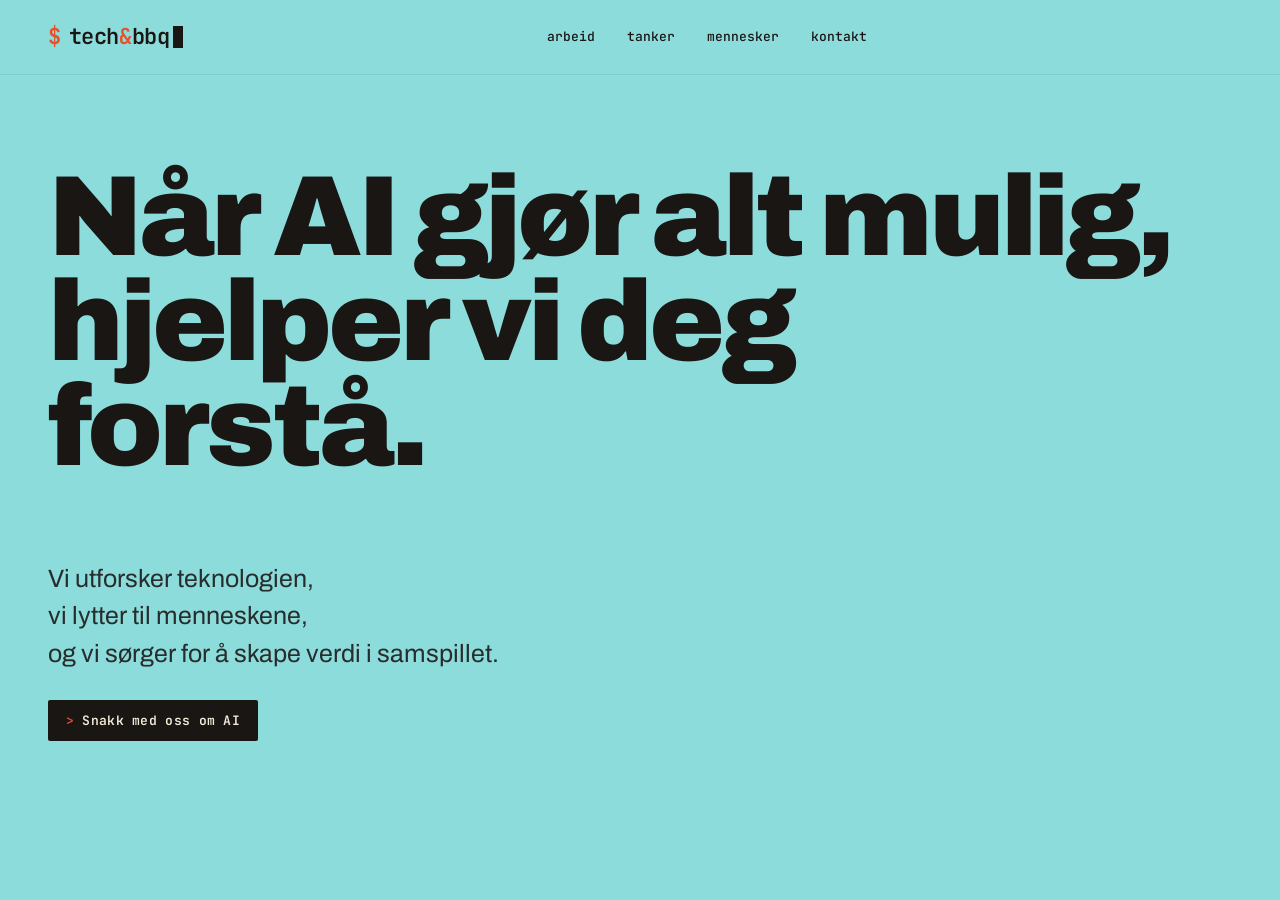
==== index.html @ cecbf1cd "Initial Tech&BBQ landing page Co-Authored-By: Claude Opus 4.7 (1M context) <noreply@anthropic.com>" ====
<!doctype html>
<html lang="no">
<head>
<meta charset="utf-8" />
<title>Tech&amp;BBQ — innovasjonsbyrå</title>
<meta name="viewport" content="width=device-width, initial-scale=1" />
<link rel="preconnect" href="https://fonts.googleapis.com">
<link rel="preconnect" href="https://fonts.gstatic.com" crossorigin>
<link href="https://fonts.googleapis.com/css2?family=Archivo:wght@400;500;600;700;800;900&family=JetBrains+Mono:wght@400;500;600;700&display=swap" rel="stylesheet">
<link rel="stylesheet" href="styles.css">
</head>
<body>

<nav class="nav">
  <a class="logo" href="#top" aria-label="Tech og BBQ — hjem">
    <span class="logo-prompt">$</span>tech<span class="logo-amp">&amp;</span>bbq<span class="logo-cursor" aria-hidden="true"></span>
  </a>
  <div class="nav-links mono">
    <a href="#arbeid">arbeid</a>
    <a href="#tanker">tanker</a>
    <a href="#mennesker">mennesker</a>
    <a href="#kontakt">kontakt</a>
  </div>
  <div class="nav-spacer"></div>
</nav>

<main>
  <section id="top" class="hero">
    <h1 class="hero-headline fade-up">
      Når AI gjør alt mulig,<br>
      hjelper vi deg<br>
      forstå.
    </h1>

    <div class="hero-body fade-up">
      <p class="hero-lede">
        Vi utforsker teknologien,<br>
        vi lytter til menneskene,<br>
        og vi sørger for å skape verdi i samspillet.
      </p>
      <a href="mailto:remi@techbbq.no" class="cta mono">
        <span class="cta-arrow">&gt;</span> Snakk med oss om AI
      </a>
    </div>
  </section>
</main>

</body>
</html>
---- styles.css ----
:root {
  --seafoam: #8DDCDC;
  --ink: #1A1614;
  --ember: #E8502B;
  --cream: #F4ECD8;
}

* { box-sizing: border-box; }

html, body {
  margin: 0;
  padding: 0;
  background: var(--seafoam);
  color: var(--ink);
  font-family: 'Archivo', -apple-system, sans-serif;
  -webkit-font-smoothing: antialiased;
  text-rendering: optimizeLegibility;
}

a { color: inherit; text-decoration: none; }

.mono { font-family: 'JetBrains Mono', 'Courier New', monospace; }

::selection { background: var(--ember); color: var(--cream); }

@keyframes tb-blink { 50% { opacity: 0; } }
@keyframes tb-fade-up {
  from { opacity: 0; transform: translateY(14px); }
  to   { opacity: 1; transform: translateY(0); }
}
.fade-up { animation: tb-fade-up 0.8s cubic-bezier(.2,.7,.2,1) both; }

/* ─── nav ─────────────────────────────────────────────── */
.nav {
  position: sticky;
  top: 0;
  z-index: 20;
  display: flex;
  align-items: center;
  justify-content: space-between;
  padding: 22px 48px;
  background: var(--seafoam);
  border-bottom: 1px solid rgba(26,22,20,0.08);
}

.logo {
  font-family: 'JetBrains Mono', 'Courier New', monospace;
  font-size: 22px;
  font-weight: 600;
  letter-spacing: -0.4px;
  line-height: 1;
  display: inline-flex;
  align-items: center;
  white-space: nowrap;
  color: var(--ink);
}
.logo-prompt { color: var(--ember); margin-right: 8px; }
.logo-amp { color: var(--ember); }
.logo-cursor {
  display: inline-block;
  width: 9.9px;
  height: 22px;
  background: var(--ink);
  margin-left: 4px;
  animation: tb-blink 1.1s steps(1) infinite;
}

.nav-links {
  display: flex;
  gap: 32px;
  font-size: 13px;
  font-weight: 500;
}
.nav-links a {
  position: relative;
  padding: 6px 0;
  border-bottom: 1px dashed transparent;
  transition: border-color 0.15s;
}
.nav-links a:hover { border-bottom-color: var(--ink); }
.nav-spacer { width: 1px; }

/* ─── hero ────────────────────────────────────────────── */
.hero {
  padding: 90px 48px 140px;
  max-width: 1400px;
  margin: 0 auto;
  position: relative;
}
.hero-headline {
  font-family: 'Archivo', sans-serif;
  font-weight: 900;
  line-height: 0.92;
  letter-spacing: -4px;
  margin: 0;
  max-width: 1280px;
  text-wrap: balance;
  font-size: 114px;
}

.hero-body {
  margin-top: 80px;
  max-width: 520px;
  display: flex;
  flex-direction: column;
  align-items: flex-start;
}
.hero-lede {
  line-height: 1.5;
  margin: 0;
  opacity: 0.88;
  text-wrap: pretty;
  font-size: 25px;
}

.cta {
  display: inline-flex;
  align-items: center;
  gap: 8px;
  margin-top: 28px;
  font-size: 13px;
  font-weight: 600;
  padding: 12px 18px;
  background: var(--ink);
  color: var(--cream);
  border-radius: 2px;
  letter-spacing: 0.3px;
}
.cta-arrow { color: var(--ember); }

/* ─── responsive ──────────────────────────────────────── */
@media (max-width: 1024px) {
  .hero-headline { font-size: 84px; letter-spacing: -3px; }
}

@media (max-width: 720px) {
  .nav { padding: 18px 22px; }
  .nav-links { gap: 18px; }
  .hero { padding: 60px 22px 90px; }
  .hero-headline { font-size: 54px; letter-spacing: -2px; }
  .hero-body { margin-top: 48px; }
}
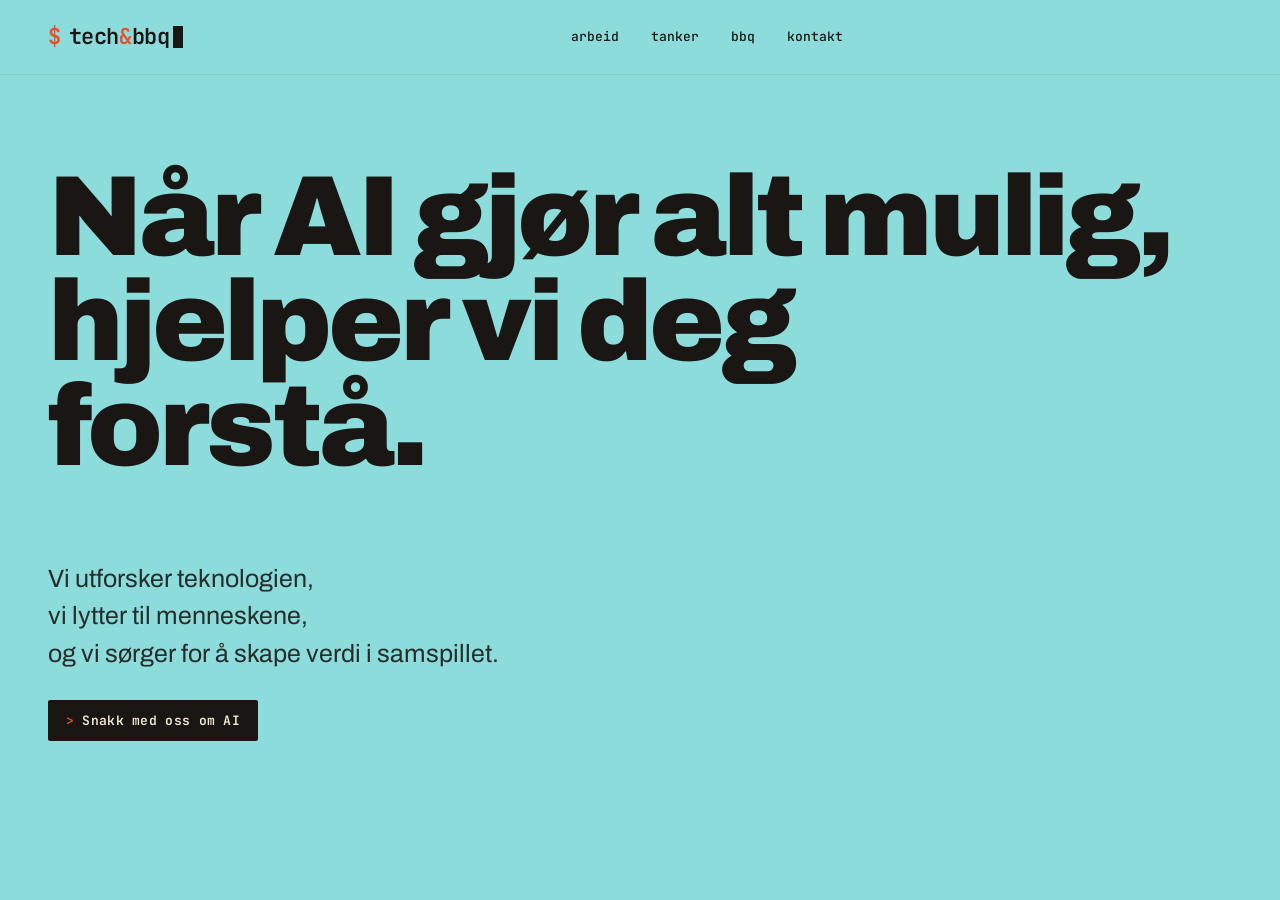
==== commit cbe0c4d2: "Swap mennesker nav link for bbq Points to the /bbq/ catering subpage.  Co-Authored-By: Claude Opus 4" ====
--- a/index.html
+++ b/index.html
@@ -18,7 +18,7 @@
   <div class="nav-links mono">
     <a href="#arbeid">arbeid</a>
     <a href="#tanker">tanker</a>
-    <a href="#mennesker">mennesker</a>
+    <a href="bbq/">bbq</a>
     <a href="#kontakt">kontakt</a>
   </div>
   <div class="nav-spacer"></div>
--- a/styles.css
+++ b/styles.css
@@ -128,9 +128,200 @@
 }
 .cta-arrow { color: var(--ember); }
 
+/* ─── bbq page: shared bits ───────────────────────────── */
+.eyebrow {
+  font-size: 12px;
+  letter-spacing: 5px;
+  margin-bottom: 20px;
+  opacity: 0.7;
+  display: inline-block;
+}
+.ember { color: var(--ember); }
+
+.bbq-hero { padding-bottom: 90px; }
+.bbq-hero .hero-headline { font-size: 96px; letter-spacing: -3.5px; }
+
+/* ─── menu section ────────────────────────────────────── */
+.menu {
+  background: var(--cream);
+  padding: 90px 48px;
+  border-top: 1px solid rgba(26,22,20,0.08);
+}
+.menu-inner { max-width: 1000px; margin: 0 auto; }
+
+.menu-headline {
+  font-family: 'Archivo', sans-serif;
+  font-size: clamp(36px, 5vw, 64px);
+  font-weight: 900;
+  letter-spacing: -2px;
+  line-height: 1;
+  margin: 0 0 48px;
+  max-width: 700px;
+}
+.menu-headline em { font-weight: 500; font-style: italic; opacity: 0.7; }
+
+.menu-list {
+  list-style: none;
+  padding: 0;
+  margin: 0;
+  border-top: 1px solid rgba(26,22,20,0.15);
+}
+.menu-row {
+  padding: 24px 0;
+  border-bottom: 1px solid rgba(26,22,20,0.15);
+}
+.menu-row-head {
+  display: flex;
+  justify-content: space-between;
+  align-items: baseline;
+  gap: 24px;
+}
+.menu-row-title { font-size: 24px; font-weight: 700; letter-spacing: -0.5px; }
+.menu-row-weight { font-size: 12px; letter-spacing: 2px; opacity: 0.55; white-space: nowrap; }
+.menu-row-copy {
+  margin: 8px 0 0;
+  font-size: 15px;
+  line-height: 1.5;
+  opacity: 0.78;
+  max-width: 640px;
+}
+
+.price-row {
+  margin-top: 40px;
+  display: flex;
+  align-items: baseline;
+  justify-content: space-between;
+  padding: 20px 0;
+  border-top: 2px solid var(--ink);
+}
+.price-label { font-size: 12px; letter-spacing: 4px; opacity: 0.65; }
+.price-value { font-size: 32px; font-weight: 600; }
+.price-per { font-size: 14px; opacity: 0.6; letter-spacing: 0; font-weight: 400; }
+
+/* ─── order section ───────────────────────────────────── */
+.order { padding: 100px 48px 140px; }
+.order-inner { max-width: 760px; margin: 0 auto; }
+
+.order-headline {
+  font-family: 'Archivo', sans-serif;
+  font-size: clamp(40px, 6vw, 72px);
+  font-weight: 900;
+  letter-spacing: -3px;
+  line-height: 0.95;
+  margin: 0 0 48px;
+}
+
+.order-form {
+  display: grid;
+  grid-template-columns: 1fr 1fr;
+  gap: 24px 28px;
+}
+.field { display: flex; flex-direction: column; gap: 8px; }
+.field-address { grid-column: 1 / -1; }
+
+.field-label {
+  font-size: 11px;
+  letter-spacing: 3px;
+  opacity: 0.7;
+  font-weight: 500;
+}
+
+.field input {
+  font-family: 'JetBrains Mono', monospace;
+  font-size: 16px;
+  padding: 14px 16px;
+  border: 1.5px solid rgba(26,22,20,0.25);
+  background: rgba(255,255,255,0.35);
+  color: var(--ink);
+  border-radius: 2px;
+  outline: none;
+  transition: border-color 0.15s, background 0.15s;
+  width: 100%;
+}
+.field input:focus {
+  border-color: var(--ink);
+  background: rgba(255,255,255,0.55);
+}
+.field input::placeholder { color: rgba(26,22,20,0.4); }
+
+/* stepper */
+.stepper {
+  display: grid;
+  grid-template-columns: 48px 1fr 48px;
+  align-items: stretch;
+  border: 1.5px solid rgba(26,22,20,0.25);
+  border-radius: 2px;
+  background: rgba(255,255,255,0.35);
+  overflow: hidden;
+}
+.stepper:focus-within { border-color: var(--ink); background: rgba(255,255,255,0.55); }
+.stepper-btn {
+  border: 0;
+  background: transparent;
+  font: inherit;
+  font-size: 20px;
+  font-weight: 700;
+  color: var(--ink);
+  cursor: pointer;
+  padding: 0;
+  transition: background 0.15s;
+}
+.stepper-btn:hover { background: rgba(26,22,20,0.08); }
+.stepper input {
+  border: 0;
+  background: transparent;
+  text-align: center;
+  padding: 14px 0;
+  -moz-appearance: textfield;
+  appearance: textfield;
+}
+.stepper input::-webkit-outer-spin-button,
+.stepper input::-webkit-inner-spin-button {
+  -webkit-appearance: none;
+  margin: 0;
+}
+
+.summary {
+  grid-column: 1 / -1;
+  margin-top: 16px;
+  padding: 24px 20px;
+  background: var(--ink);
+  color: var(--cream);
+  border-radius: 4px;
+}
+.summary-row {
+  display: flex;
+  justify-content: space-between;
+  align-items: baseline;
+  gap: 16px;
+}
+.summary-label { font-size: 14px; letter-spacing: 1px; opacity: 0.85; }
+.summary-value { font-size: 24px; font-weight: 600; color: var(--ember); }
+.summary-note { margin-top: 10px; font-size: 11px; letter-spacing: 1px; opacity: 0.55; line-height: 1.5; }
+
+.order-cta {
+  grid-column: 1 / -1;
+  justify-content: center;
+  padding: 16px 20px;
+  font-size: 14px;
+  margin-top: 8px;
+  cursor: pointer;
+  border: 0;
+}
+.order-cta:hover { background: #25201D; }
+
+.form-hint {
+  grid-column: 1 / -1;
+  margin: 0;
+  font-size: 12px;
+  color: var(--ember);
+  letter-spacing: 1px;
+}
+
 /* ─── responsive ──────────────────────────────────────── */
 @media (max-width: 1024px) {
   .hero-headline { font-size: 84px; letter-spacing: -3px; }
+  .bbq-hero .hero-headline { font-size: 72px; letter-spacing: -2.5px; }
 }
 
 @media (max-width: 720px) {
@@ -139,4 +330,9 @@
   .hero { padding: 60px 22px 90px; }
   .hero-headline { font-size: 54px; letter-spacing: -2px; }
   .hero-body { margin-top: 48px; }
-}
+  .bbq-hero .hero-headline { font-size: 48px; letter-spacing: -1.5px; }
+  .menu, .order { padding-left: 22px; padding-right: 22px; }
+  .order-form { grid-template-columns: 1fr; }
+  .menu-row-title { font-size: 20px; }
+  .price-value { font-size: 26px; }
+}
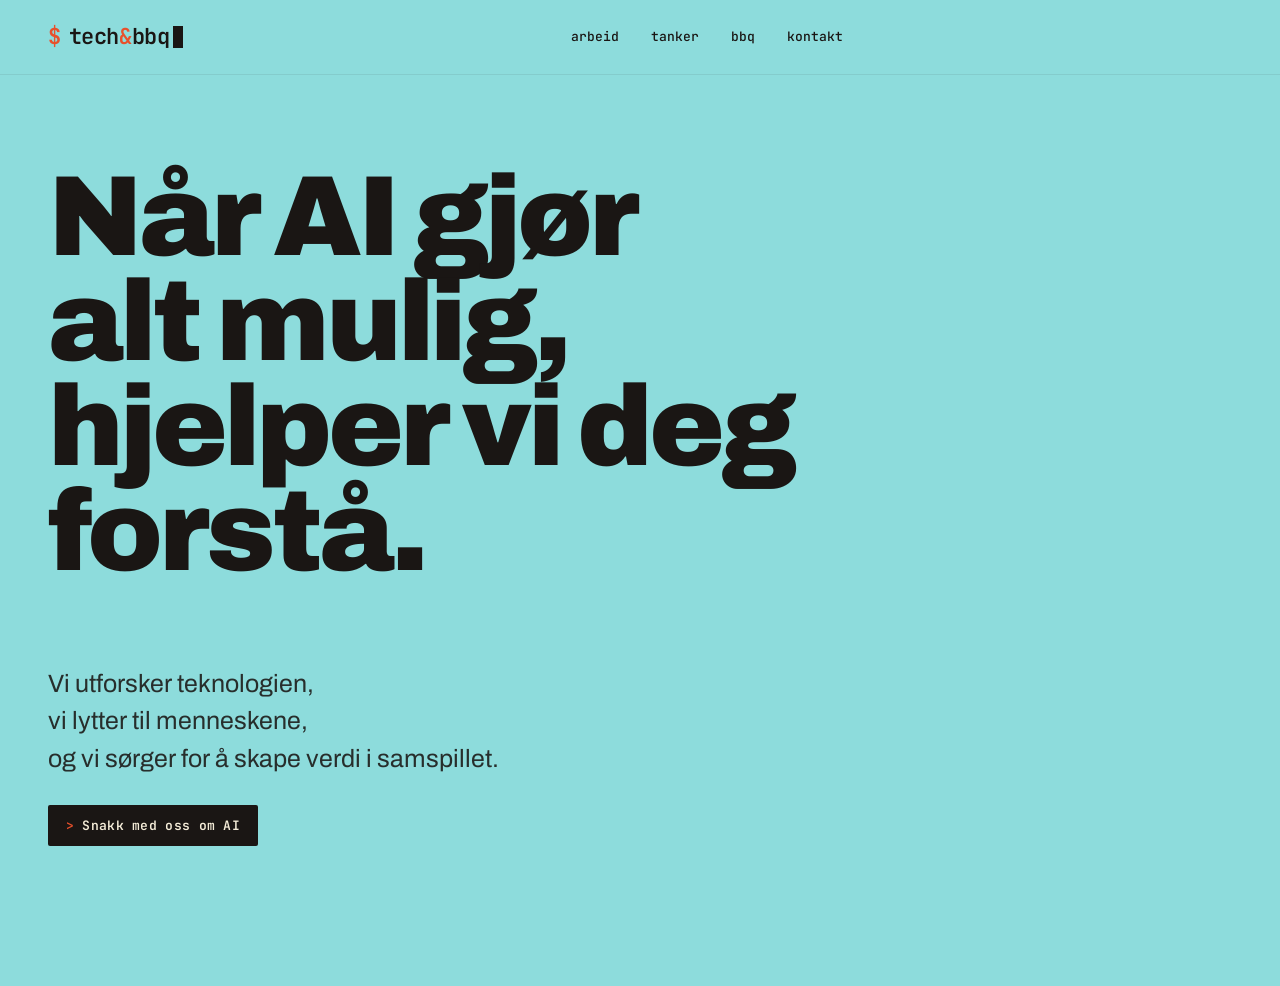
==== commit 7f0936c3: "Embed Building Blocks animation in hero Stacked ink/ember blocks rising in sequence — 6s looping SVG" ====
--- a/index.html
+++ b/index.html
@@ -12,12 +12,17 @@
 <body>
 
 <nav class="nav">
+  <button class="nav-toggle" id="nav-toggle" aria-label="Åpne meny" aria-expanded="false" aria-controls="nav-menu">
+    <span class="nav-toggle-bar"></span>
+    <span class="nav-toggle-bar"></span>
+    <span class="nav-toggle-bar"></span>
+  </button>
   <a class="logo" href="#top" aria-label="Tech og BBQ — hjem">
     <span class="logo-prompt">$</span>tech<span class="logo-amp">&amp;</span>bbq<span class="logo-cursor" aria-hidden="true"></span>
   </a>
-  <div class="nav-links mono">
+  <div class="nav-links mono" id="nav-menu">
     <a href="#arbeid">arbeid</a>
-    <a href="#tanker">tanker</a>
+    <a href="tanker/">tanker</a>
     <a href="bbq/">bbq</a>
     <a href="#kontakt">kontakt</a>
   </div>
@@ -26,24 +31,45 @@
 
 <main>
   <section id="top" class="hero">
-    <h1 class="hero-headline fade-up">
-      Når AI gjør alt mulig,<br>
-      hjelper vi deg<br>
-      forstå.
-    </h1>
+    <div class="hero-grid-main">
+      <div class="hero-text">
+        <h1 class="hero-headline fade-up">
+          Når AI gjør alt mulig,<br>
+          hjelper vi deg<br>
+          forstå.
+        </h1>
 
-    <div class="hero-body fade-up">
-      <p class="hero-lede">
-        Vi utforsker teknologien,<br>
-        vi lytter til menneskene,<br>
-        og vi sørger for å skape verdi i samspillet.
-      </p>
-      <a href="mailto:remi@techbbq.no" class="cta mono">
-        <span class="cta-arrow">&gt;</span> Snakk med oss om AI
-      </a>
+        <div class="hero-body fade-up">
+          <p class="hero-lede">
+            Vi utforsker teknologien,<br>
+            vi lytter til menneskene,<br>
+            og vi sørger for å skape verdi i samspillet.
+          </p>
+          <a href="mailto:remi@techbbq.no" class="cta mono">
+            <span class="cta-arrow">&gt;</span> Snakk med oss om AI
+          </a>
+        </div>
+      </div>
+
+      <div class="hero-visual fade-up" aria-hidden="true">
+        <svg class="tbbq-blocks" viewBox="480 280 160 260" xmlns="http://www.w3.org/2000/svg">
+          <rect x="502" y="498" width="30" height="30" fill="var(--ink)"   class="block" style="animation-delay: 0.2s"/>
+          <rect x="536" y="498" width="38" height="30" fill="var(--ember)" class="block" style="animation-delay: 0.35s"/>
+          <rect x="578" y="498" width="26" height="30" fill="var(--ink)"   class="block" style="animation-delay: 0.5s"/>
+          <rect x="510" y="460" width="36" height="34" fill="var(--ink)"   class="block" style="animation-delay: 0.85s"/>
+          <rect x="550" y="460" width="48" height="34" fill="var(--ink)"   class="block" style="animation-delay: 1.0s"/>
+          <rect x="520" y="420" width="30" height="36" fill="var(--ember)" class="block" style="animation-delay: 1.4s"/>
+          <rect x="554" y="420" width="40" height="36" fill="var(--ink)"   class="block" style="animation-delay: 1.55s"/>
+          <rect x="530" y="378" width="56" height="38" fill="var(--ink)"   class="block" style="animation-delay: 2.0s"/>
+          <rect x="540" y="334" width="26" height="40" fill="var(--ember)" class="block" style="animation-delay: 2.5s"/>
+          <rect x="570" y="334" width="22" height="40" fill="var(--ink)"   class="block" style="animation-delay: 2.7s"/>
+          <rect x="550" y="296" width="28" height="34" fill="var(--ink)"   class="block" style="animation-delay: 3.1s"/>
+        </svg>
+      </div>
     </div>
   </section>
 </main>
 
+<script src="nav.js"></script>
 </body>
 </html>
--- a/styles.css
+++ b/styles.css
@@ -80,6 +80,37 @@
 .nav-links a:hover { border-bottom-color: var(--ink); }
 .nav-spacer { width: 1px; }
 
+/* ─── hamburger toggle ────────────────────────────────── */
+.nav-toggle {
+  display: none;
+  width: 44px;
+  height: 44px;
+  padding: 0;
+  margin-right: 12px;
+  border: 0;
+  background: transparent;
+  color: var(--ink);
+  cursor: pointer;
+  position: relative;
+  z-index: 30;
+}
+.nav-toggle-bar {
+  position: absolute;
+  left: 10px;
+  right: 10px;
+  height: 2px;
+  background: currentColor;
+  border-radius: 2px;
+  transition: transform 0.25s cubic-bezier(.2,.7,.2,1), opacity 0.2s, top 0.25s;
+}
+.nav-toggle-bar:nth-child(1) { top: 14px; }
+.nav-toggle-bar:nth-child(2) { top: 21px; }
+.nav-toggle-bar:nth-child(3) { top: 28px; }
+
+body.nav-open .nav-toggle-bar:nth-child(1) { top: 21px; transform: rotate(45deg); }
+body.nav-open .nav-toggle-bar:nth-child(2) { opacity: 0; }
+body.nav-open .nav-toggle-bar:nth-child(3) { top: 21px; transform: rotate(-45deg); }
+
 /* ─── hero ────────────────────────────────────────────── */
 .hero {
   padding: 90px 48px 140px;
@@ -96,6 +127,43 @@
   max-width: 1280px;
   text-wrap: balance;
   font-size: 114px;
+}
+
+.hero-grid-main {
+  display: grid;
+  grid-template-columns: minmax(0, 1fr) auto;
+  gap: 64px;
+  align-items: start;
+}
+.hero-text { min-width: 0; }
+.hero-visual {
+  display: flex;
+  justify-content: center;
+  align-items: flex-start;
+  padding-top: 10px;
+}
+
+/* building blocks animation */
+.tbbq-blocks {
+  width: 300px;
+  height: 340px;
+  display: block;
+}
+.tbbq-blocks .block {
+  animation: tbbq-rise 6s infinite ease-out;
+  opacity: 0;
+  transform-origin: center bottom;
+}
+@keyframes tbbq-rise {
+  0%   { opacity: 0; transform: translateY(28px) scale(0.6); }
+  6%   { opacity: 0; transform: translateY(28px) scale(0.6); }
+  18%  { opacity: 1; transform: translateY(0) scale(1); }
+  82%  { opacity: 1; transform: translateY(0) scale(1); }
+  96%  { opacity: 0; transform: translateY(-8px) scale(0.95); }
+  100% { opacity: 0; }
+}
+@media (prefers-reduced-motion: reduce) {
+  .tbbq-blocks .block { animation: none; opacity: 1; transform: none; }
 }
 
 .hero-body {
@@ -128,6 +196,178 @@
 }
 .cta-arrow { color: var(--ember); }
 
+/* ─── tanker (blog) ───────────────────────────────────── */
+.tanker-hero { padding-bottom: 60px; }
+.tanker-hero .hero-lede { margin-top: 28px; max-width: 560px; }
+
+.thoughts-section {
+  padding: 20px 48px 140px;
+  max-width: 1000px;
+  margin: 0 auto;
+}
+
+.thoughts-loading,
+.thoughts-empty,
+.thoughts-error {
+  padding: 60px 0;
+  font-size: 13px;
+  letter-spacing: 2px;
+  opacity: 0.7;
+  text-align: center;
+}
+
+.blink-dots {
+  display: inline-block;
+  animation: tb-blink 1.1s steps(1) infinite;
+}
+
+.thought {
+  display: block;
+  padding: 40px 0;
+  border-top: 1px solid rgba(26,22,20,0.18);
+  transition: padding-left 0.3s cubic-bezier(.2,.7,.2,1);
+}
+.thought:last-child { border-bottom: 1px solid rgba(26,22,20,0.18); }
+.thought:hover { padding-left: 12px; }
+
+.thought-meta {
+  font-size: 11px;
+  letter-spacing: 3px;
+  opacity: 0.6;
+  margin-bottom: 16px;
+  text-transform: uppercase;
+}
+
+.thought-title {
+  font-family: 'Archivo', sans-serif;
+  font-size: 40px;
+  font-weight: 800;
+  letter-spacing: -1.5px;
+  line-height: 1.05;
+  margin: 0 0 14px;
+  max-width: 760px;
+  text-wrap: balance;
+}
+
+.thought-excerpt {
+  font-size: 17px;
+  line-height: 1.55;
+  margin: 0 0 18px;
+  opacity: 0.82;
+  max-width: 680px;
+}
+
+.thought-more {
+  font-size: 11px;
+  letter-spacing: 3px;
+  font-weight: 600;
+  color: var(--ink);
+}
+
+/* single post */
+.post {
+  max-width: 720px;
+  margin: 0 auto;
+  padding: 80px 48px 140px;
+}
+
+.post-loading,
+.post-error {
+  padding: 60px 0;
+}
+.post-error-title {
+  font-family: 'Archivo', sans-serif;
+  font-size: 40px;
+  font-weight: 800;
+  letter-spacing: -1px;
+  margin: 12px 0 24px;
+}
+
+.post-header { margin-bottom: 48px; }
+.post-title {
+  font-family: 'Archivo', sans-serif;
+  font-size: clamp(36px, 5vw, 60px);
+  font-weight: 900;
+  letter-spacing: -2px;
+  line-height: 0.98;
+  margin: 8px 0 18px;
+  text-wrap: balance;
+}
+.post-meta {
+  display: flex;
+  gap: 12px;
+  font-size: 12px;
+  letter-spacing: 2px;
+  opacity: 0.65;
+  text-transform: uppercase;
+}
+
+.post-body {
+  font-size: 18px;
+  line-height: 1.65;
+  color: var(--ink);
+}
+.post-body > * + * { margin-top: 24px; }
+.post-body p { margin: 0; }
+.post-body h2 {
+  font-family: 'Archivo', sans-serif;
+  font-size: 28px;
+  font-weight: 800;
+  letter-spacing: -1px;
+  margin-top: 48px;
+  line-height: 1.1;
+}
+.post-body h3 {
+  font-family: 'Archivo', sans-serif;
+  font-size: 22px;
+  font-weight: 700;
+  letter-spacing: -0.5px;
+  margin-top: 40px;
+}
+.post-body a {
+  color: var(--ink);
+  text-decoration: underline;
+  text-decoration-color: var(--ember);
+  text-decoration-thickness: 2px;
+  text-underline-offset: 3px;
+}
+.post-body blockquote {
+  margin: 32px 0;
+  padding: 4px 0 4px 20px;
+  border-left: 3px solid var(--ember);
+  font-style: italic;
+  opacity: 0.85;
+}
+.post-body img {
+  max-width: 100%;
+  height: auto;
+  border-radius: 4px;
+}
+.post-body pre,
+.post-body code {
+  font-family: 'JetBrains Mono', monospace;
+  font-size: 14px;
+  background: rgba(26,22,20,0.08);
+  padding: 2px 6px;
+  border-radius: 2px;
+}
+.post-body pre {
+  padding: 16px 18px;
+  overflow-x: auto;
+  line-height: 1.5;
+}
+.post-body ul, .post-body ol { padding-left: 24px; }
+.post-body li + li { margin-top: 8px; }
+
+.post-footer { margin-top: 72px; padding-top: 32px; border-top: 1px solid rgba(26,22,20,0.18); }
+.post-back {
+  font-size: 13px;
+  letter-spacing: 1px;
+  font-weight: 600;
+  border-bottom: 1.5px solid var(--ink);
+  padding-bottom: 2px;
+}
+
 /* ─── bbq page: shared bits ───────────────────────────── */
 .eyebrow {
   font-size: 12px;
@@ -322,17 +562,90 @@
 @media (max-width: 1024px) {
   .hero-headline { font-size: 84px; letter-spacing: -3px; }
   .bbq-hero .hero-headline { font-size: 72px; letter-spacing: -2.5px; }
+  .hero-grid-main { grid-template-columns: 1fr; gap: 32px; }
+  .hero-visual { justify-content: flex-start; padding-top: 0; }
+  .tbbq-blocks { width: 240px; height: 280px; }
 }
 
 @media (max-width: 720px) {
-  .nav { padding: 18px 22px; }
-  .nav-links { gap: 18px; }
-  .hero { padding: 60px 22px 90px; }
-  .hero-headline { font-size: 54px; letter-spacing: -2px; }
-  .hero-body { margin-top: 48px; }
-  .bbq-hero .hero-headline { font-size: 48px; letter-spacing: -1.5px; }
-  .menu, .order { padding-left: 22px; padding-right: 22px; }
-  .order-form { grid-template-columns: 1fr; }
-  .menu-row-title { font-size: 20px; }
-  .price-value { font-size: 26px; }
-}
+  .nav { padding: 14px 18px; }
+  .nav-toggle { display: block; }
+
+  .logo { font-size: 20px; }
+  .logo-cursor { width: 9px; height: 20px; }
+
+  /* overlay menu */
+  .nav-links {
+    position: fixed;
+    inset: 0;
+    z-index: 25;
+    flex-direction: column;
+    justify-content: center;
+    align-items: flex-start;
+    gap: 4px;
+    padding: 80px 28px 40px;
+    background: var(--seafoam);
+    font-size: 36px;
+    font-weight: 600;
+    letter-spacing: -0.5px;
+    opacity: 0;
+    visibility: hidden;
+    transform: translateY(-8px);
+    transition: opacity 0.25s, transform 0.25s cubic-bezier(.2,.7,.2,1), visibility 0s linear 0.25s;
+    overflow-y: auto;
+  }
+  .nav-links a {
+    padding: 14px 0;
+    border-bottom: 0;
+    width: 100%;
+  }
+  .nav-links a::before {
+    content: "--";
+    color: var(--ember);
+    margin-right: 12px;
+    opacity: 0.85;
+  }
+  .nav-links a:hover { border-bottom-color: transparent; }
+
+  body.nav-open { overflow: hidden; }
+  body.nav-open .nav-links {
+    opacity: 1;
+    visibility: visible;
+    transform: translateY(0);
+    transition: opacity 0.25s, transform 0.25s cubic-bezier(.2,.7,.2,1), visibility 0s;
+  }
+
+  /* hero + content padding */
+  .hero { padding: 48px 22px 80px; }
+  .hero-headline { font-size: 48px; letter-spacing: -1.5px; line-height: 0.95; }
+  .hero-body { margin-top: 40px; }
+  .hero-lede { font-size: 19px; }
+  .tbbq-blocks { width: 180px; height: 210px; }
+  .cta { font-size: 14px; padding: 14px 18px; }
+
+  .bbq-hero { padding-bottom: 60px; }
+  .bbq-hero .hero-headline { font-size: 44px; letter-spacing: -1.5px; }
+  .eyebrow { font-size: 11px; letter-spacing: 3px; margin-bottom: 14px; }
+
+  .menu, .order { padding: 60px 22px; }
+  .menu-headline { font-size: 32px; letter-spacing: -1px; margin-bottom: 28px; }
+  .menu-row { padding: 20px 0; }
+  .menu-row-title { font-size: 19px; }
+  .menu-row-copy { font-size: 14px; }
+  .price-row { margin-top: 28px; padding: 16px 0; }
+  .price-value { font-size: 24px; }
+
+  .order-headline { font-size: 36px; letter-spacing: -1.5px; margin-bottom: 32px; }
+  .order-form { grid-template-columns: 1fr; gap: 20px; }
+  .summary-value { font-size: 20px; }
+  .summary-label { font-size: 13px; }
+
+  .thoughts-section { padding: 10px 22px 80px; }
+  .thought { padding: 28px 0; }
+  .thought-title { font-size: 28px; letter-spacing: -1px; }
+  .thought-excerpt { font-size: 15px; }
+  .post { padding: 48px 22px 80px; }
+  .post-body { font-size: 16px; }
+  .post-body h2 { font-size: 22px; }
+  .post-body h3 { font-size: 18px; }
+}
